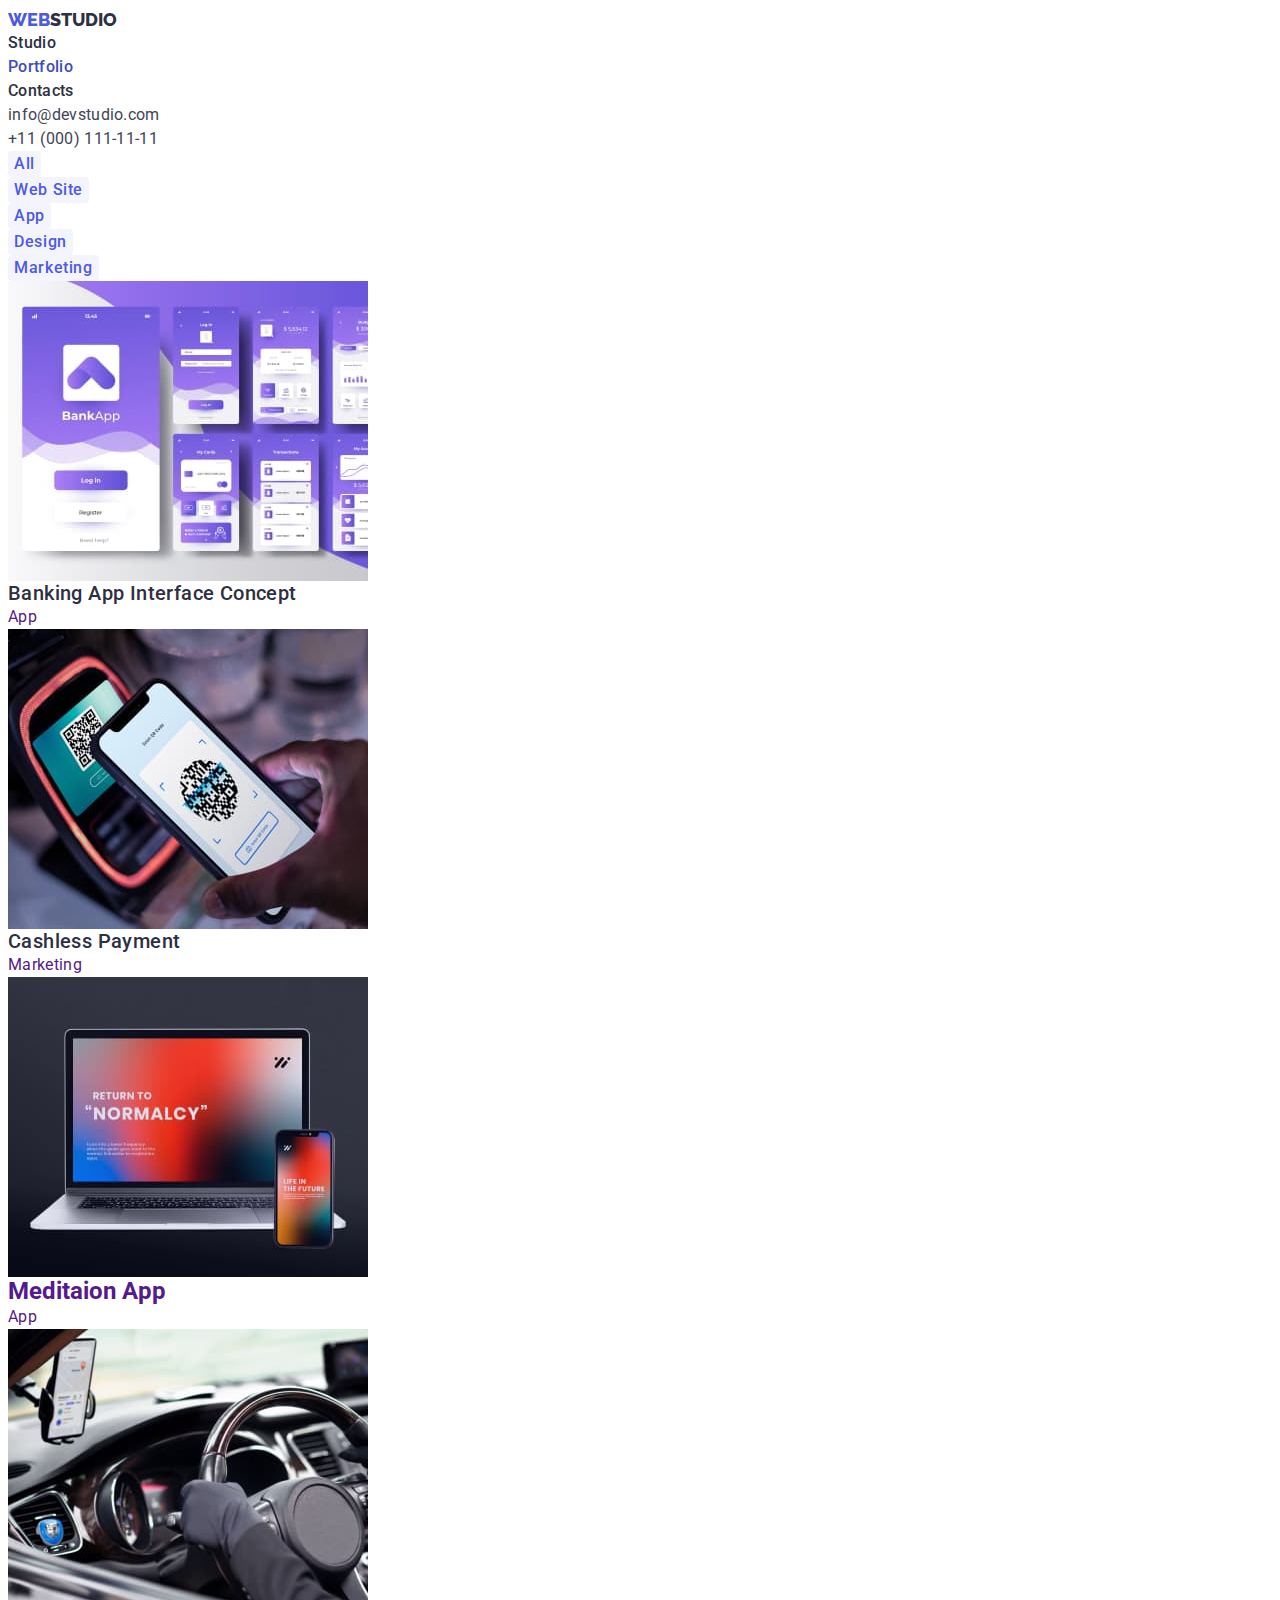
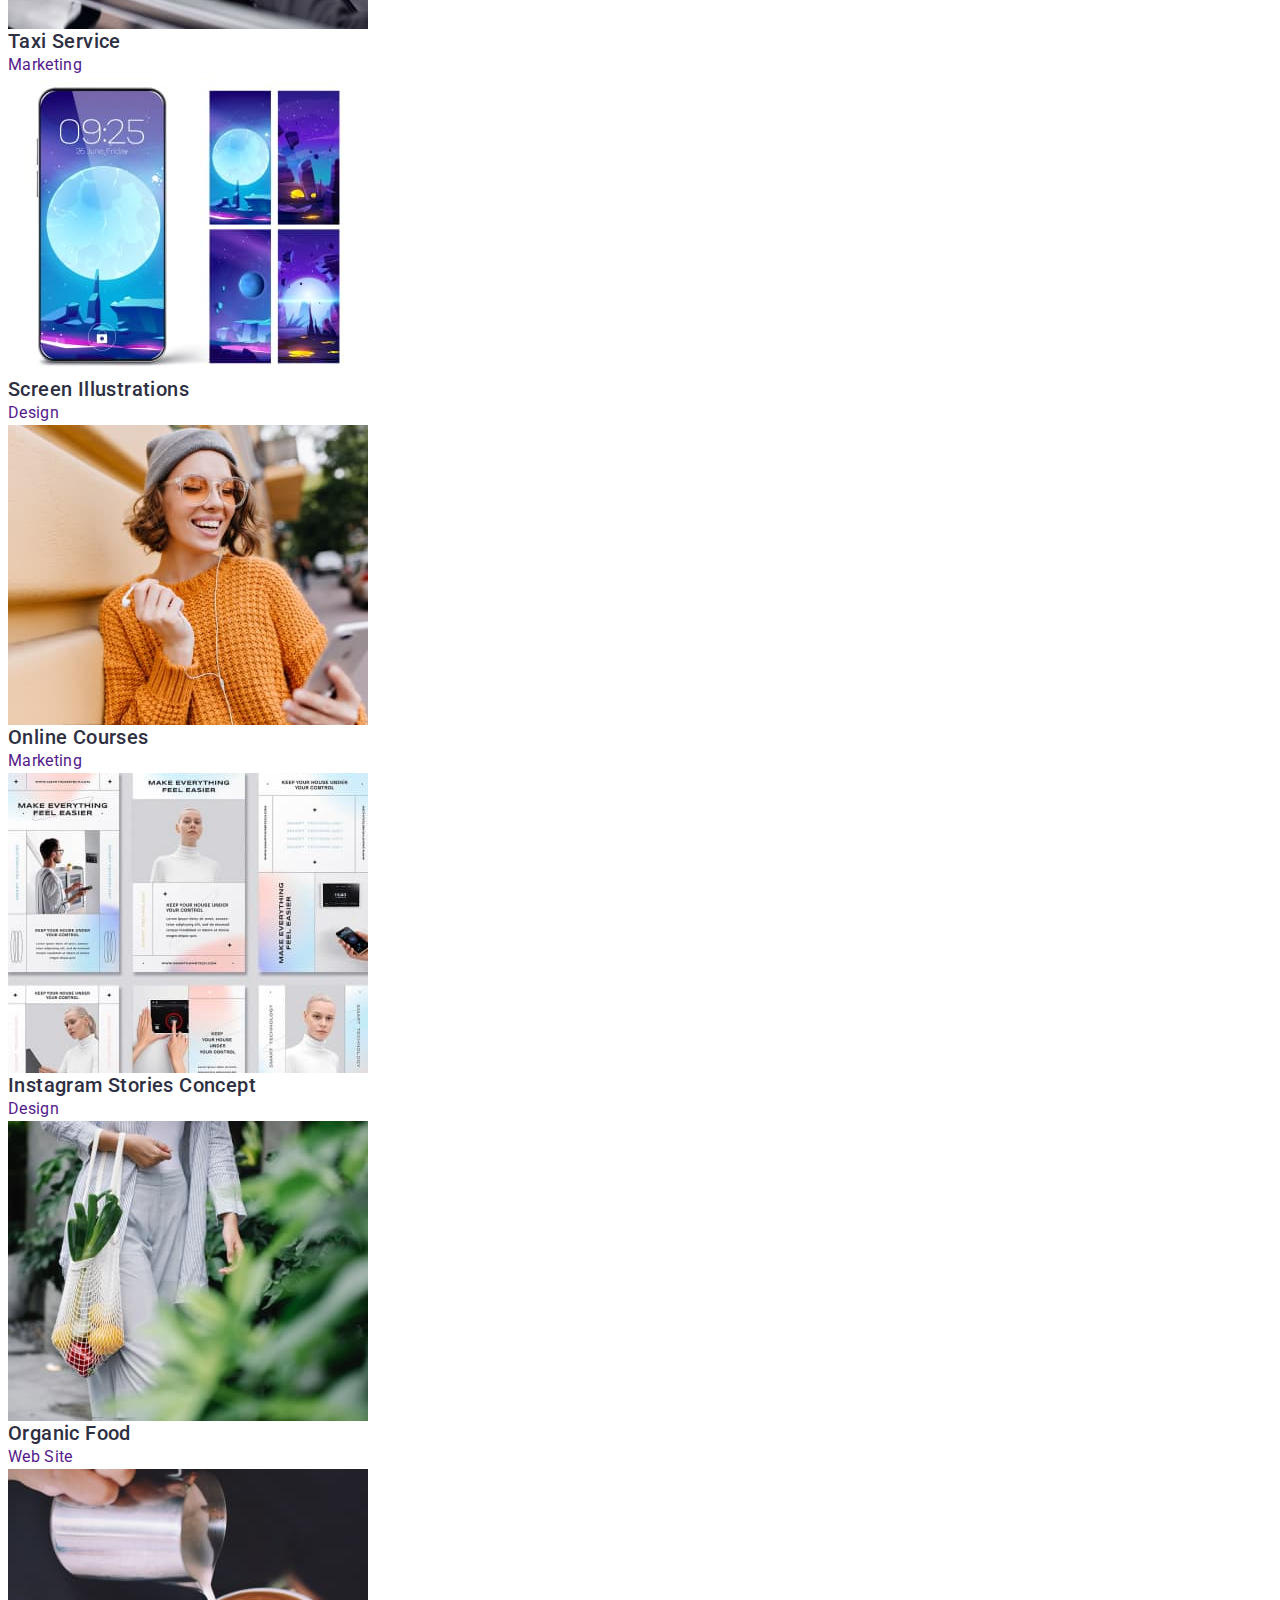
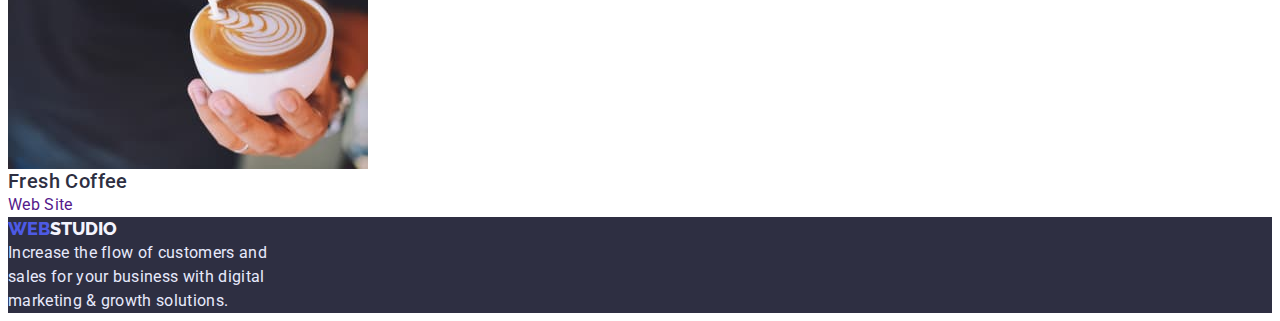
==== portfolio.html @ 6fc7d9e3 "css upd" ====
<!DOCTYPE html>
<html lang="en">

<head>
    <meta charset="UTF-8">
    <meta http-equiv="X-UA-Compatible" content="IE=edge">
    <meta name="viewport" content="width=device-width, initial-scale=1.0">
    <title>Portfolio</title>
    <link
        href="https://fonts.googleapis.com/css2?family=Raleway:wght@800&family=Roboto:wght@400;500;700;900&display=swap"
        rel="stylesheet">
    <link rel="stylesheet" href="./css/styles.css">
</head>

<body class="body">

    <!-- Header top -->
    <header class="page-header">
        <div class="header container">
            <nav class="header__menu">
                <a href="./index.html" class="logo"> <span class="web">Web</span>Studio</a>
                <ul class="header__nav">
                    <li class="header__list"><a href="./index.html" class="header__link">Studio</a></li>
                    <li class="header__list"><a href="./portfolio.html" class="header__link current">Portfolio</a></li>
                    <li class="header__list"><a href="" class="header__link">Contacts</a></li>
                </ul>
            </nav>
            <address class="address container">
                <ul class="address__list">
                    <li class="address__item">
                        <a href="mailto:info@devstudio.com" class="address__link email">info@devstudio.com</a>
                    </li>
                    <li class="address__item">
                        <a href="tel:+110001111111" class="address__link phone">+11 (000) 111-11-11</a>
                    </li>
                </ul>
            </address>
        </div>
    </header>
    <!-- /Header top -->

    <main>

        <!-- Content section -->

        <section class="portfolio section">
            <div class="container">
                <h1 class="visually-hidden">Our projects</h1>

                <ul class="navigation__list">
                    <li><button type='button' class="btn btn--portfolio">All</button></li>
                    <li><button type='button' class="btn btn--portfolio">Web Site</button></li>
                    <li><button type='button' class="btn btn--portfolio">App</button></li>
                    <li><button type='button' class="btn btn--portfolio">Design</button></li>
                    <li><button type='button' class="btn btn--portfolio">Marketing</button></li>
                </ul>

                <ul class="portfolio__list">
                    <li class="portfolio__element">
                        <a href="">
                            <img src="./images/portfolio/portfolio1.jpg" width="360"
                                alt="Banking App Interface Concept">
                            <h2 class="portfolio__item">Banking App Interface Concept</h2>
                            <p class="portfolio__text">App</p>
                        </a>
                    </li>
                    <li class="portfolio__element">
                        <a href="">
                            <img src="./images/portfolio/portfolio2.jpg" width="360" alt="Cashless Payment">
                            <h2 class="portfolio__item">Cashless Payment</h2>
                            <p class="portfolio__text">Marketing</p>
                        </a>
                    </li>
                    <li class="portfolio__element">
                        <a href="">
                            <img src="./images/portfolio/portfolio3.jpg" width="360" alt="Meditaion App">
                            <h2 class="portfolio__tem">Meditaion App</h2>
                            <p class="portfolio__text">App</p>
                        </a>
                    </li>
                    <li class="portfolio__element">
                        <a href="">
                            <img src="./images/portfolio/portfolio4.jpg" width="360" alt="Taxi Service">
                            <h2 class="portfolio__item">Taxi Service</h2>
                            <p class="portfolio__text">Marketing</p>
                        </a>
                    </li>
                    <li class="portfolio__element">
                        <a href="">
                            <img src="./images/portfolio/portfolio5.jpg" width="360" alt="Screen Illustrations">
                            <h2 class="portfolio__item">Screen Illustrations</h2>
                            <p class="portfolio__text">Design</p>
                        </a>
                    </li>
                    <li class="portfolio__element">
                        <a href="">
                            <img src="./images/portfolio/portfolio6.jpg" width="360" alt="Online Courses">
                            <h2 class="portfolio__item">Online Courses</h2>
                            <p class="portfolio__text">Marketing</p>
                        </a>
                    </li>
                    <li class="portfolio__element">
                        <a href="">
                            <img src="./images/portfolio/portfolio7.jpg" width="360" alt="Instagram Stories Concept">
                            <h2 class="portfolio__item">Instagram Stories Concept</h2>
                            <p class="portfolio__text">Design</p>
                        </a>
                    </li>
                    <li class="portfolio__element">
                        <a href="">
                            <img src="./images/portfolio/portfolio8.jpg" width="360" alt="Organic Food">
                            <h2 class="portfolio__item">Organic Food</h2>
                            <p class="portfolio__text">Web Site</p>
                        </a>
                    </li>
                    <li class="portfolio__element">
                        <a href="">
                            <img src="./images/portfolio/portfolio9.jpg" width="360" alt="Fresh Coffee">
                            <h2 class="portfolio__item">Fresh Coffee</h2>
                            <p class="portfolio__text">Web Site</p>
                        </a>
                    </li>
                </ul>
            </div>
        </section>
        <!-- /Content section -->

    </main>

    <!-- Footer -->
    <footer class="footer">
        <div class="container">
            <a href="./index.html" class="logo footer__logo"> <span class="web">Web</span>Studio</a>
            <p class="footer__text">Increase the flow of customers and <br> sales for your business with digital
                <br>
                marketing & growth solutions.
            </p>
        </div>
    </footer>
    <!-- /Footer -->

</body>

</html>
---- css/styles.css ----
:root {
	--primary-brand: #4d5ae5;
	--pressed-state: #404bbf;
	--dark: #2e2f42;
	--success: #31d0aa;
	--text: #434455;
	--subtle-text: #8e8f99;
	--accent: #e7e9fc;
	--light: #f4f4fd;
	--modal-overlay: #2e2f42;
	--hero-background: #2e2f42;
}

/* -------------------MAIN PAGE---------------------- */

body {
	background-color: #ffffff;
	color: var(--text);

	font-family: Roboto, sans-serif;
	font-style: normal;
}

/* -------------------GLOBAL---------------------- */

a {
	text-decoration: none;
	font-style: normal;
}

ul {
	margin: 0;
	padding: 0;
	list-style: none;
}

img {
	display: block;
	max-width: 100%;
	height: auto;
}

h1,
h2,
h3,
p {
	margin: 0;
}

.list {
	padding: 0;
	margin: 0;
	list-style: none;
}

.visually-hidden {
	white-space: nowrap;
	position: absolute;
	width: 1px;
	height: 1px;
	overflow: hidden;
	border: 0;
	padding: 0;
	clip: rect(0 0 0 0);
	clip-path: inset(50%);
	margin: -1px;
}

/* -------------------HEADER---------------------- */

.logo {
	color: var(--dark);

	font-family: Raleway;
	text-transform: uppercase;
	font-weight: 800;
	font-size: 18px;
	line-height: 1.3;
}

.web {
	color: var(--primary-brand);
}

/* -------------------SITE NAV---------------------- */

.header__link {
	color: var(--dark);

	font-weight: 500;
	font-size: 16px;
	line-height: 1.5;
	letter-spacing: 0.02em;
}
.current,
.header__link:hover,
.header__link:focus {
	color: var(--pressed-state);
}

.address__link {
	color: var(--text);

	font-size: 16px;
	line-height: 1.5;
	letter-spacing: 0.02em;
}
.address__link:hover,
.address__link:focus {
	color: var(--pressed-state);
}

/* -------------------HERO---------------------- */

.hero {
	background: var(--hero-background);
}

.hero__title {
	color: var(--light);
	font-size: 56px;
	line-height: 1.1;

	text-align: center;
	letter-spacing: 0.02em;
}

/* -------------------BUTTON---------------------- */

.btn {
	color: var(--light);
	background-color: var(--primary-brand);
	cursor: pointer;
	border: 0mm;
	border-radius: 4px;

	font-family: Roboto, sans-serif;
	font-weight: 500;
	font-size: 16px;
	line-height: 1.5;
	text-align: center;
	letter-spacing: 0.04em;
}
.button,
.btn--portfolio:hover,
.button,
.btn--portfolio:focus {
	color: var(--light);
	background-color: var(--pressed-state);
}

/* -------------------PORTFOLIO BUTTON--------------------- */

.btn--portfolio {
	color: var(--primary-brand);
	background-color: var(--light);
}

/* -------------------FEATURES SECTION---------------------- */

.features__title {
	color: var(--dark);

	font-weight: 500;
	font-size: 20px;
	line-height: 1.2;
	letter-spacing: 0.02em;
}

.features__description {
	font-size: 16px;
	line-height: 1.5;
	letter-spacing: 0.02em;
}

/* -------------------WORK SECTION---------------------- */

.work__title,
.team__title {
	color: var(--dark);

	font-size: 36px;
	line-height: 1.11;
	text-align: center;
	letter-spacing: 0.02em;
	text-transform: capitalize;
}

/* -------------------TEAM SECTION---------------------- */

.team {
	background: var(--light);
}

.team__element {
	background-color: var(--light);
}

.team__member {
	color: var(--dark);

	font-weight: 500;
	font-size: 20px;
	line-height: 1.2;
	text-align: center;
	letter-spacing: 0.02em;
}

.team__text {
	font-size: 16px;
	line-height: 1.5;
	text-align: center;
	letter-spacing: 0.02em;
}

/* -------------------PORTFOLIO---------------------- */

.portfolio__item {
	color: var(--dark);
	font-weight: 500;
	font-size: 20px;
	line-height: 1.2;

	letter-spacing: 0.02em;
}

.portfolio__text {
	font-size: 16px;
	line-height: 1.5;

	letter-spacing: 0.02em;
}

/* -------------------FOOTER---------------------- */

.footer {
	background: var(--dark);
}

.footer__logo {
	color: var(--light);
}

.footer__text {
	color: var(--accent);

	font-size: 16px;
	line-height: 1.5;
	letter-spacing: 0.02em;
}
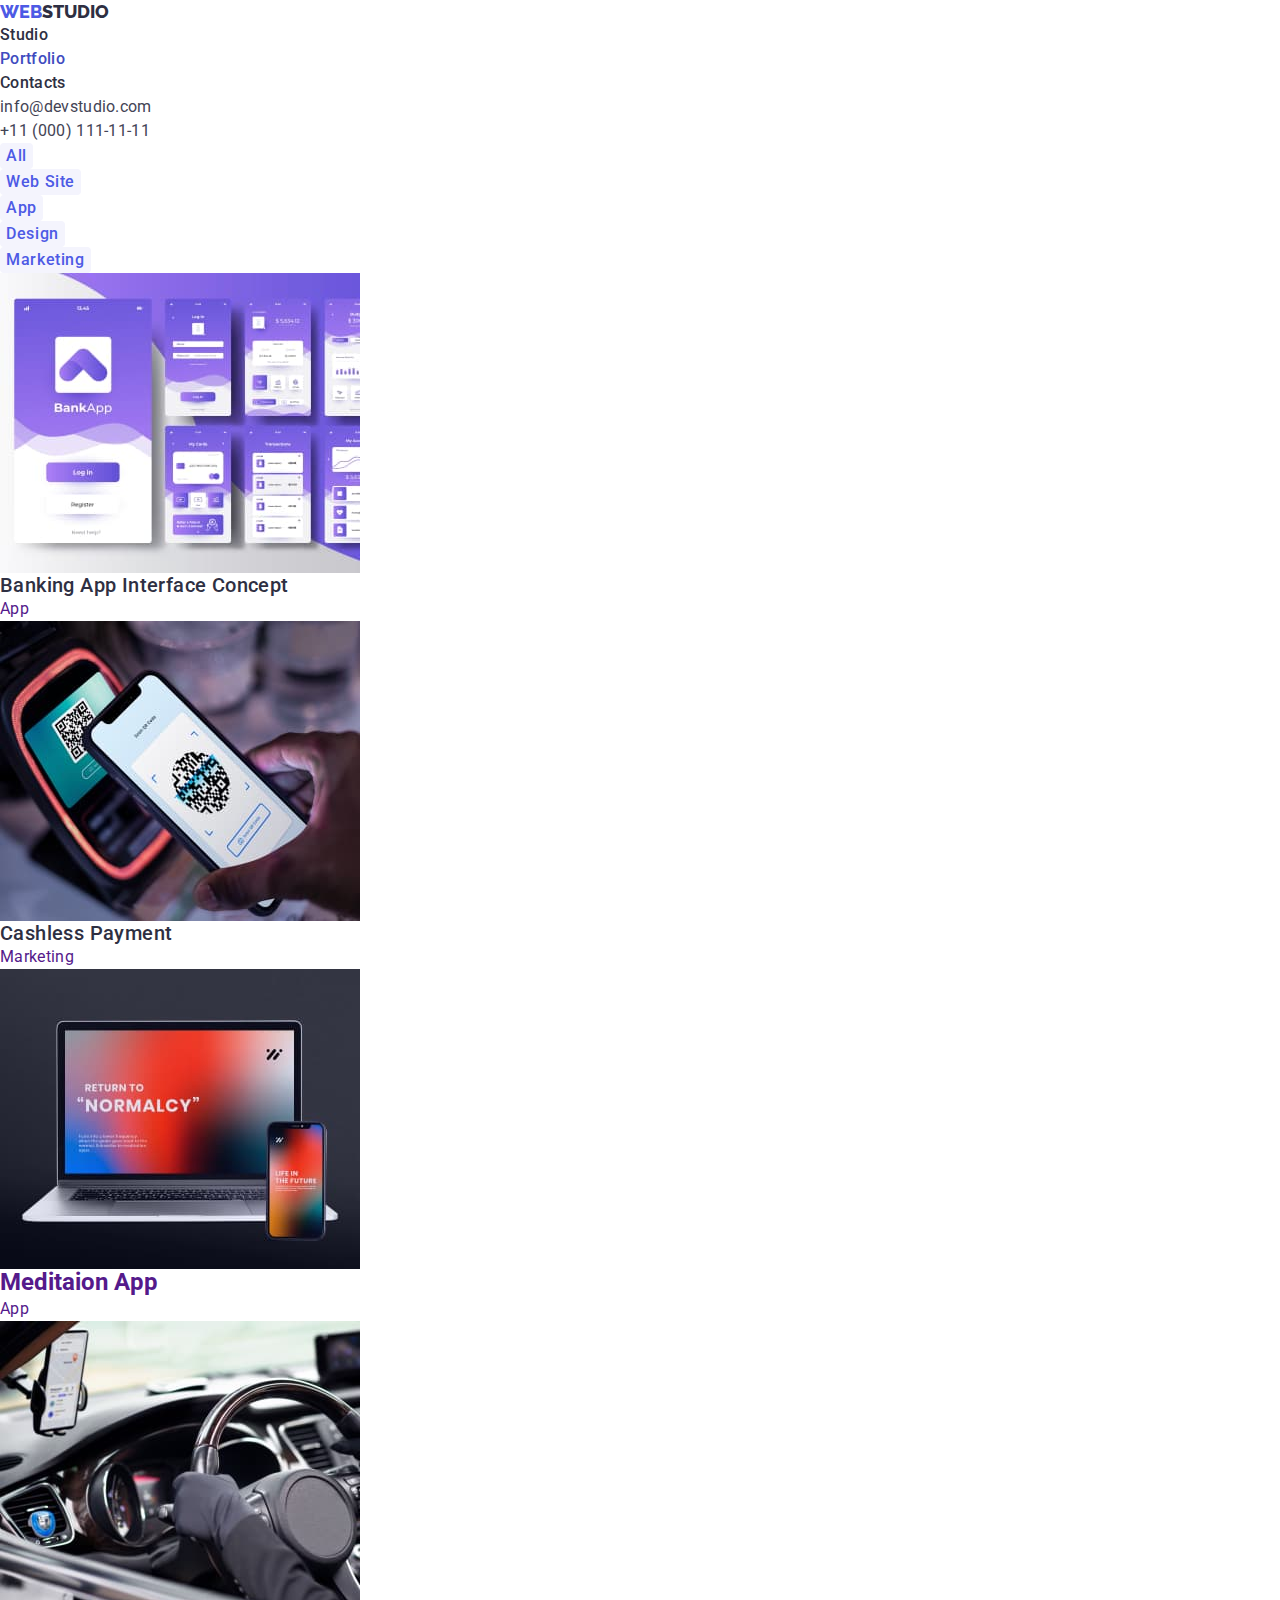
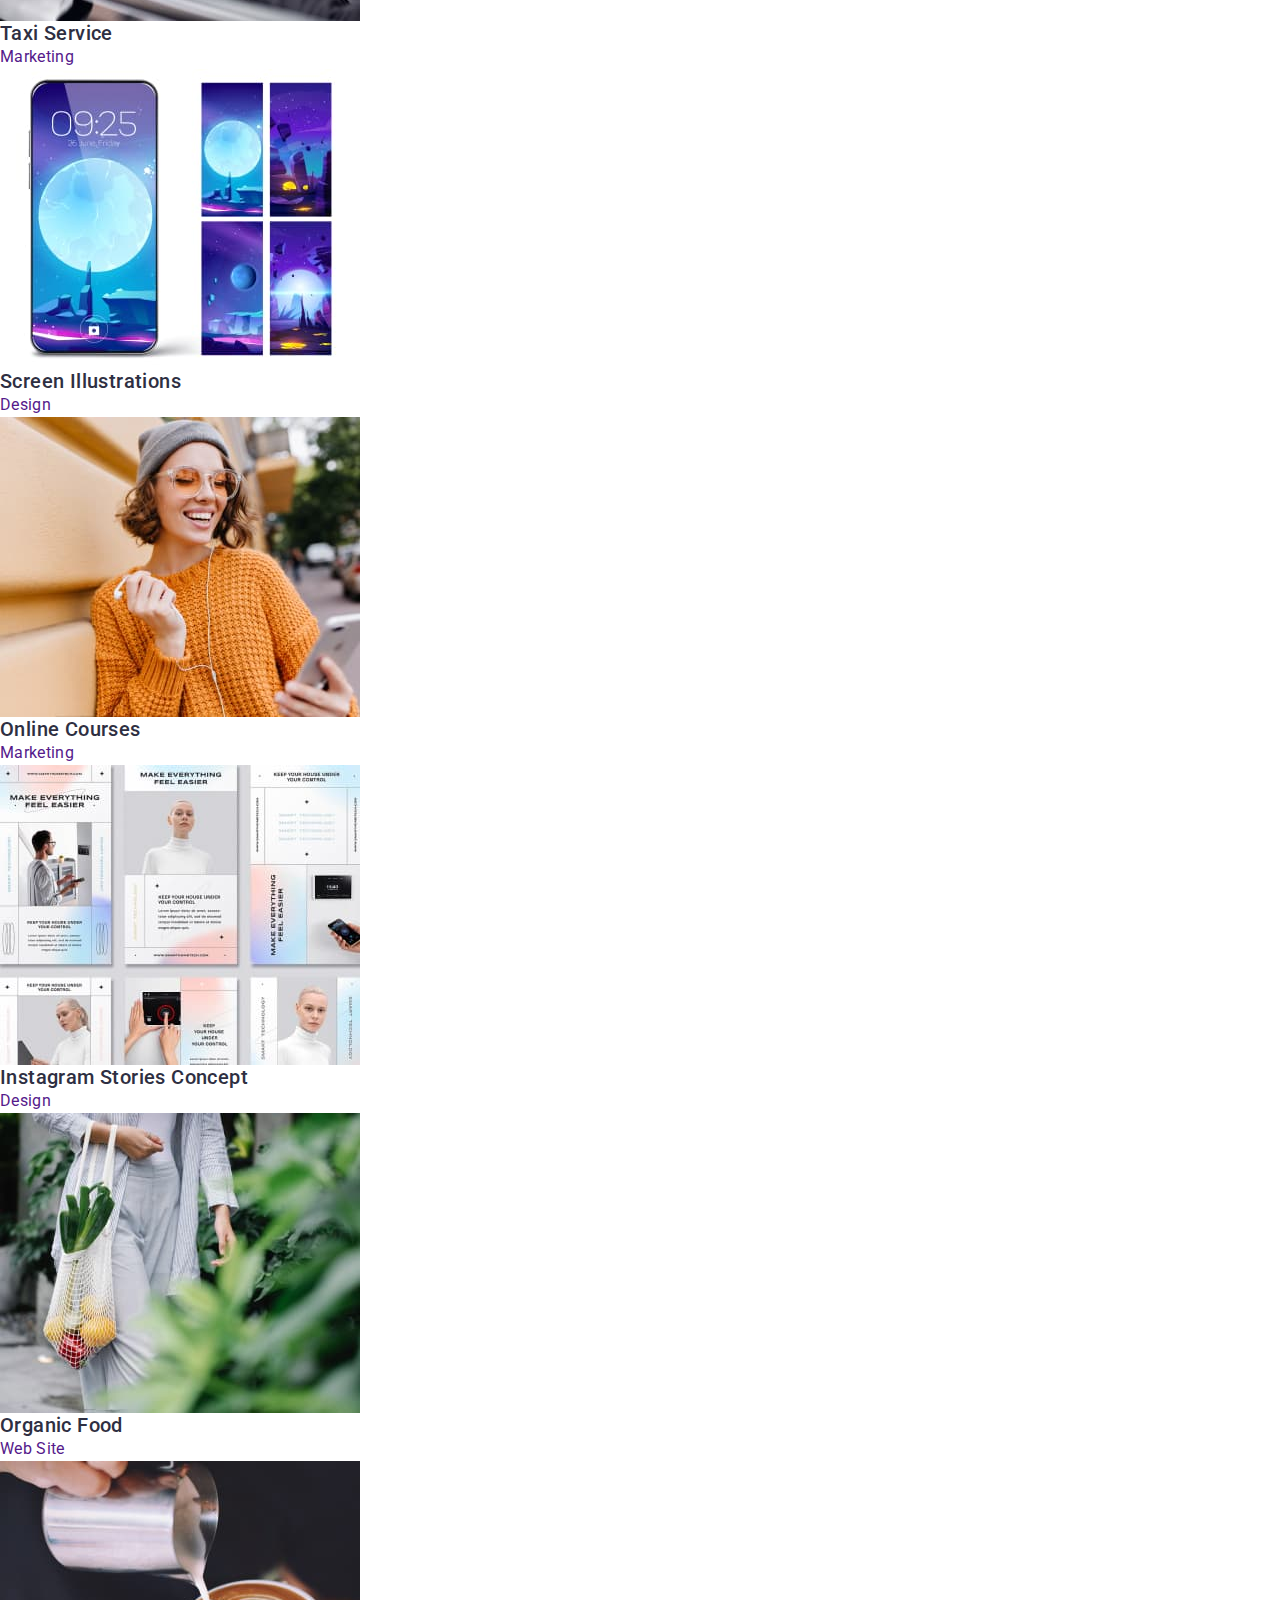
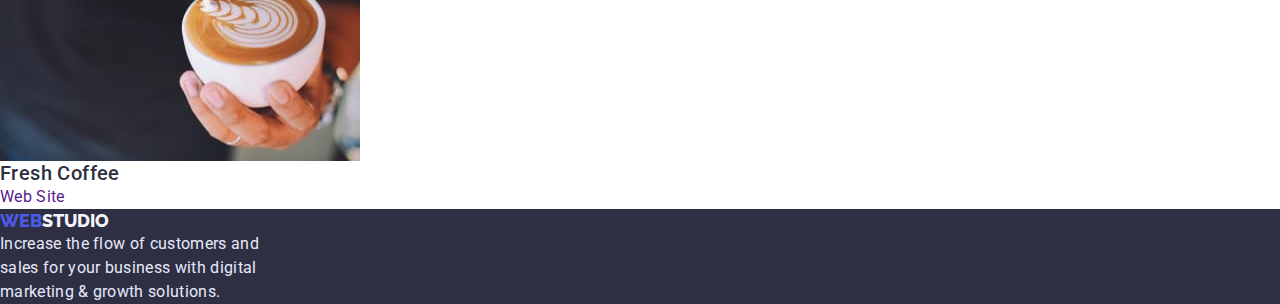
==== commit 00c12ee0: "modern-normalize added" ====
--- a/portfolio.html
+++ b/portfolio.html
@@ -6,6 +6,8 @@
     <meta http-equiv="X-UA-Compatible" content="IE=edge">
     <meta name="viewport" content="width=device-width, initial-scale=1.0">
     <title>Portfolio</title>
+    <link rel="stylesheet"
+        href="https://cdnjs.cloudflare.com/ajax/libs/modern-normalize/1.0.0/modern-normalize.min.css" />
     <link
         href="https://fonts.googleapis.com/css2?family=Raleway:wght@800&family=Roboto:wght@400;500;700;900&display=swap"
         rel="stylesheet">
@@ -22,7 +24,7 @@
                 <ul class="header__nav">
                     <li class="header__list"><a href="./index.html" class="header__link">Studio</a></li>
                     <li class="header__list"><a href="./portfolio.html" class="header__link current">Portfolio</a></li>
-                    <li class="header__list"><a href="" class="header__link">Contacts</a></li>
+                    <li class="header__list"><a href="#contacts" class="header__link">Contacts</a></li>
                 </ul>
             </nav>
             <address class="address container">
@@ -131,7 +133,8 @@
     <footer class="footer">
         <div class="container">
             <a href="./index.html" class="logo footer__logo"> <span class="web">Web</span>Studio</a>
-            <p class="footer__text">Increase the flow of customers and <br> sales for your business with digital
+            <p class="footer__text" id="contacts">Increase the flow of customers and <br> sales for your business with
+                digital
                 <br>
                 marketing & growth solutions.
             </p>
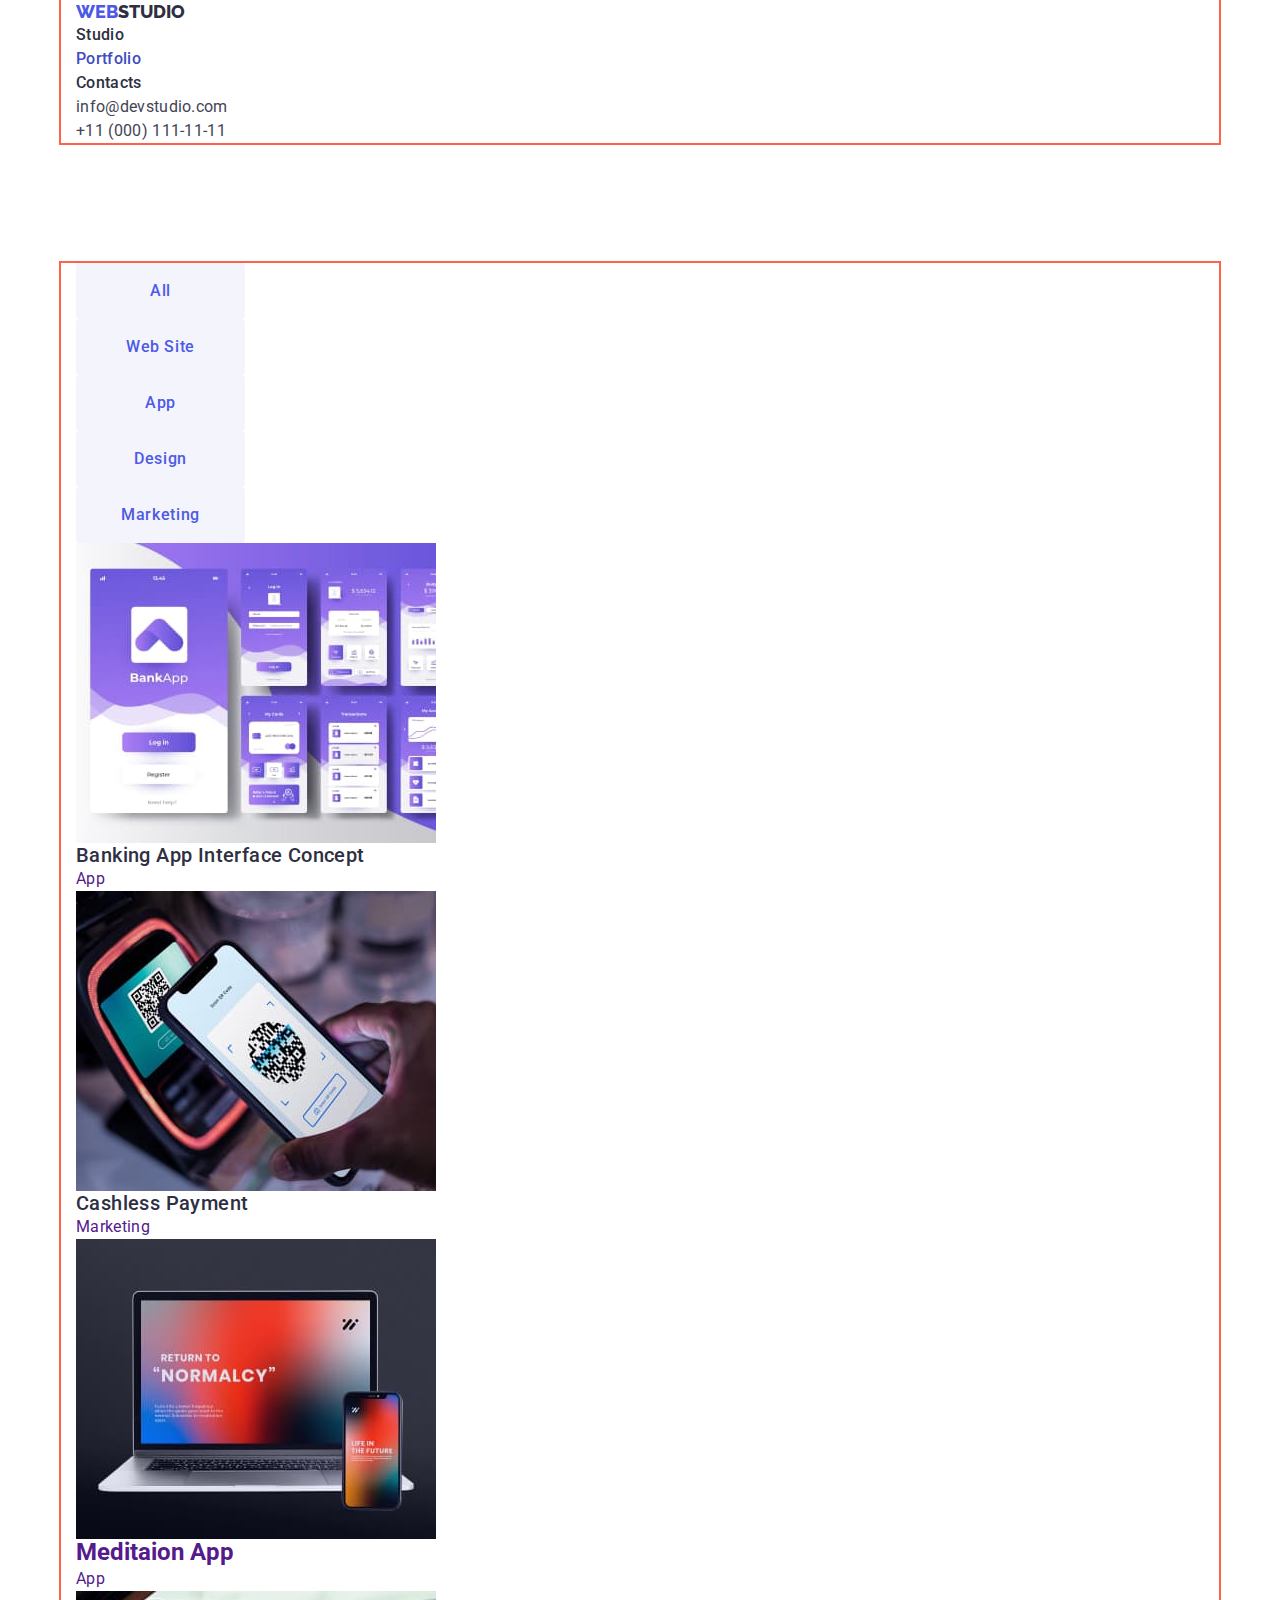
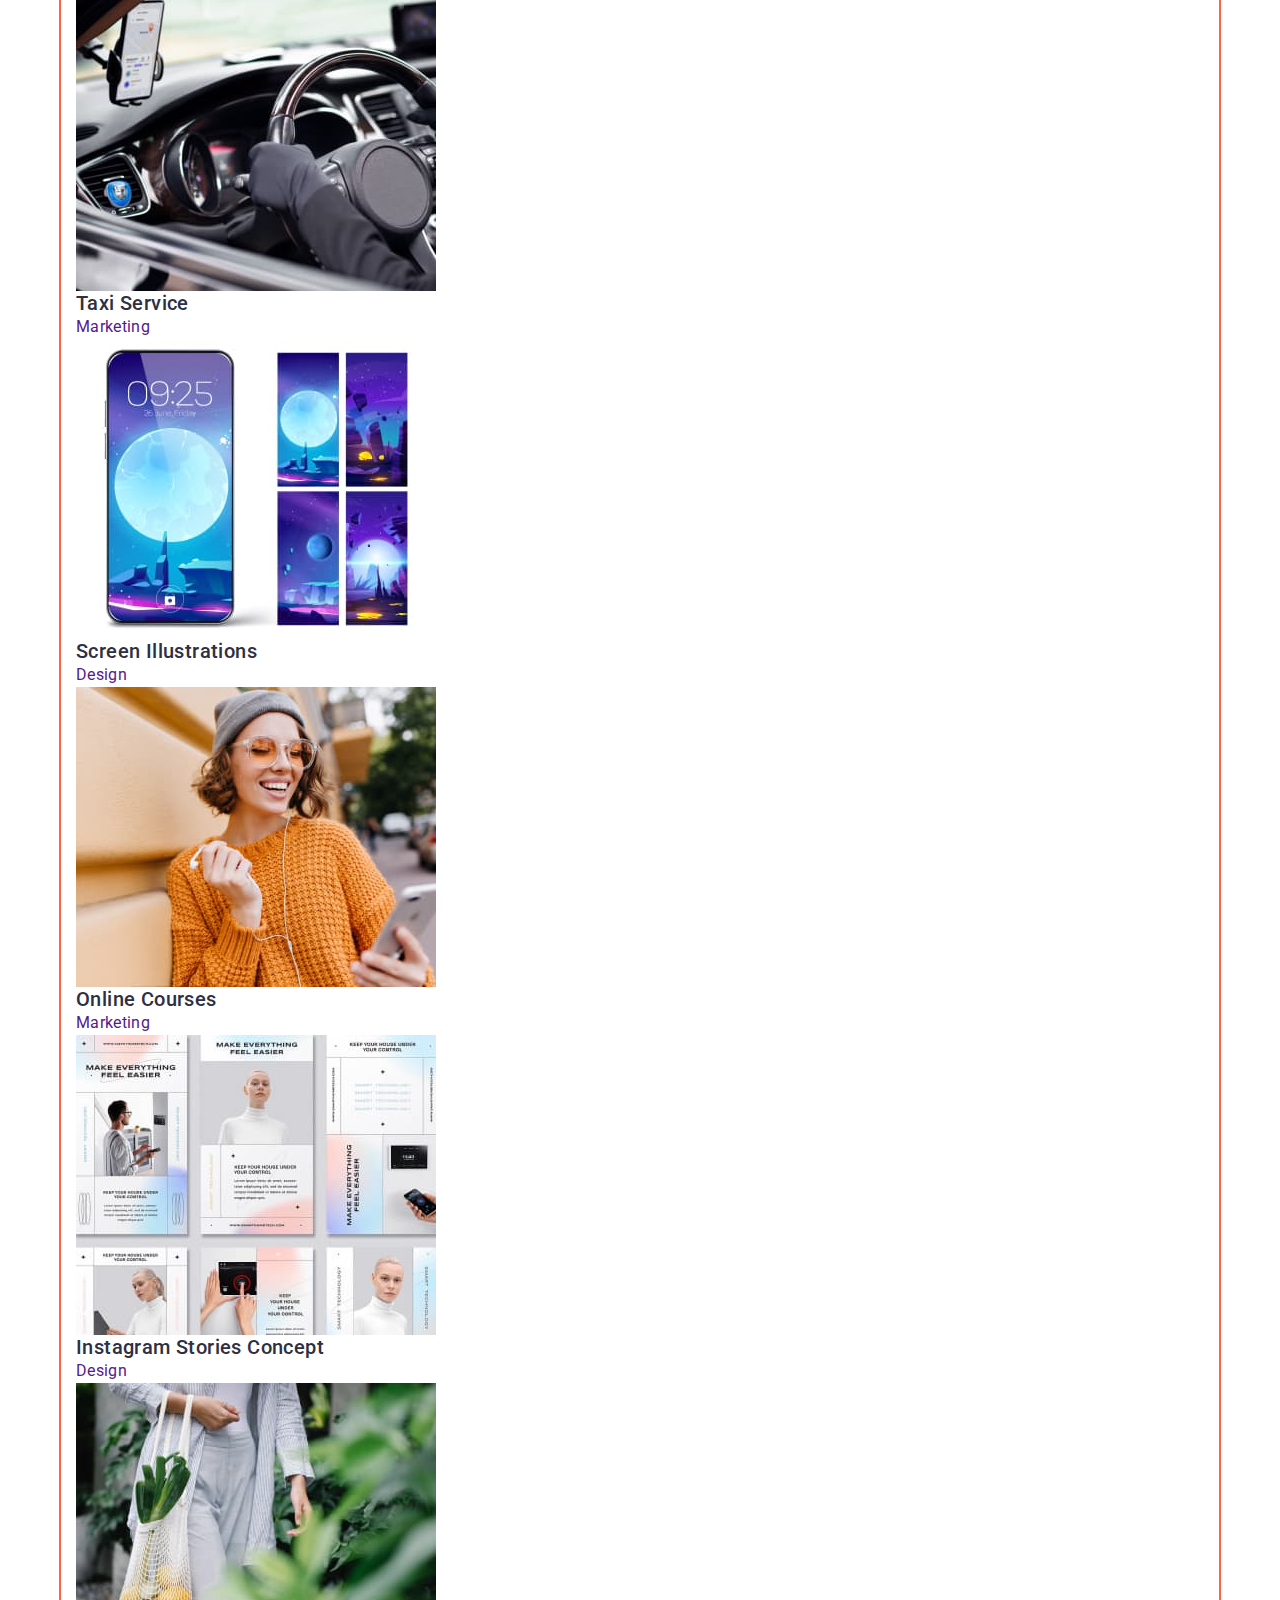
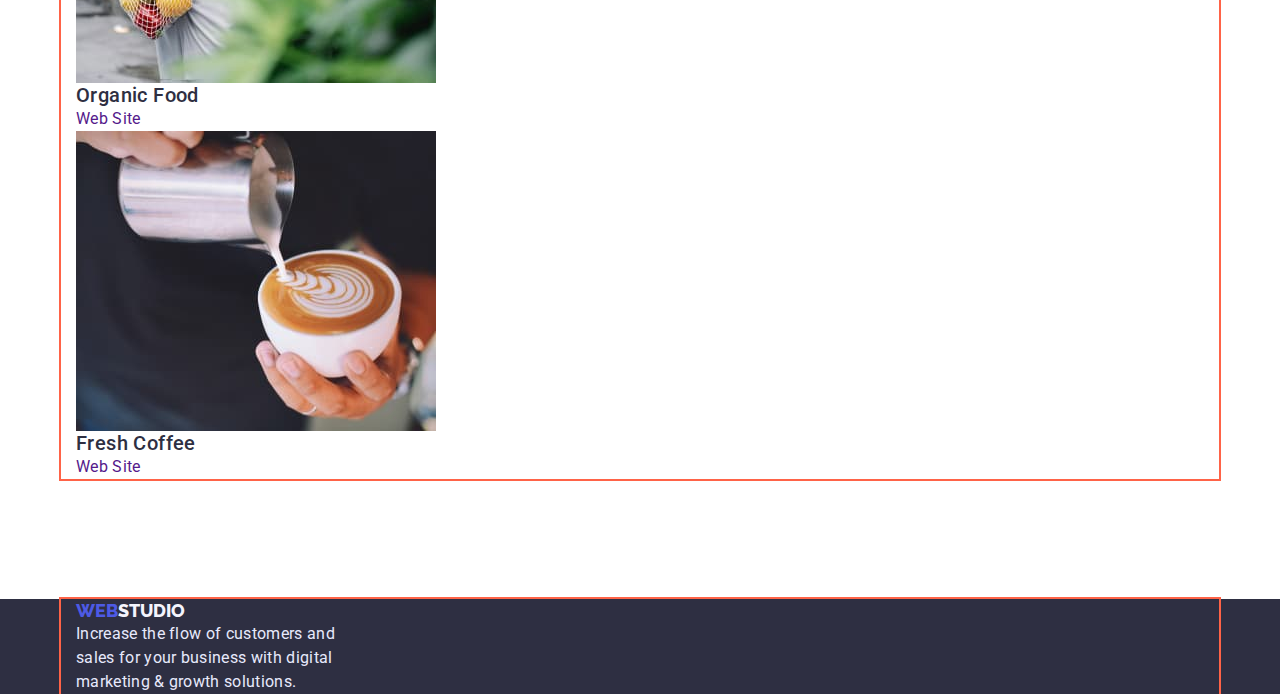
==== commit 1974f815: "box upd" ====
--- a/portfolio.html
+++ b/portfolio.html
@@ -6,11 +6,11 @@
     <meta http-equiv="X-UA-Compatible" content="IE=edge">
     <meta name="viewport" content="width=device-width, initial-scale=1.0">
     <title>Portfolio</title>
-    <link rel="stylesheet"
-        href="https://cdnjs.cloudflare.com/ajax/libs/modern-normalize/1.0.0/modern-normalize.min.css" />
     <link
         href="https://fonts.googleapis.com/css2?family=Raleway:wght@800&family=Roboto:wght@400;500;700;900&display=swap"
         rel="stylesheet">
+    <link rel="stylesheet"
+        href="https://cdnjs.cloudflare.com/ajax/libs/modern-normalize/1.1.0/modern-normalize.min.css" />
     <link rel="stylesheet" href="./css/styles.css">
 </head>
 
@@ -27,7 +27,7 @@
                     <li class="header__list"><a href="#contacts" class="header__link">Contacts</a></li>
                 </ul>
             </nav>
-            <address class="address container">
+            <address class="address">
                 <ul class="address__list">
                     <li class="address__item">
                         <a href="mailto:info@devstudio.com" class="address__link email">info@devstudio.com</a>
--- a/css/styles.css
+++ b/css/styles.css
@@ -47,7 +47,7 @@
 	margin: 0;
 }
 
-.list {
+li {
 	padding: 0;
 	margin: 0;
 	list-style: none;
@@ -66,6 +66,26 @@
 	margin: -1px;
 }
 
+/* -------------------FLEXBOX---------------------- */
+
+.container {
+	width: 1158px;
+	padding-left: 15px;
+	padding-right: 15px;
+	margin: 0 auto;
+	outline: 2px solid tomato;
+}
+
+.section {
+	padding-top: 120px;
+	padding-bottom: 120px;
+}
+
+.section--no-padding {
+	padding-top: 0px;
+	padding-bottom: 0px;
+}
+
 /* -------------------HEADER---------------------- */
 
 .logo {
@@ -113,21 +133,30 @@
 /* -------------------HERO---------------------- */
 
 .hero {
+	padding-top: 188px;
+	padding-bottom: 188px;
+	text-align: center;
+
 	background: var(--hero-background);
 }
 
 .hero__title {
+	margin-bottom: 48px;
+
 	color: var(--light);
 	font-size: 56px;
 	line-height: 1.1;
 
-	text-align: center;
 	letter-spacing: 0.02em;
 }
 
 /* -------------------BUTTON---------------------- */
 
 .btn {
+	height: 56px;
+	min-width: 169px;
+	padding: 10px 32px;
+
 	color: var(--light);
 	background-color: var(--primary-brand);
 	cursor: pointer;
@@ -175,6 +204,10 @@
 
 /* -------------------WORK SECTION---------------------- */
 
+.work {
+	padding-top: 0;
+}
+
 .work__title,
 .team__title {
 	color: var(--dark);
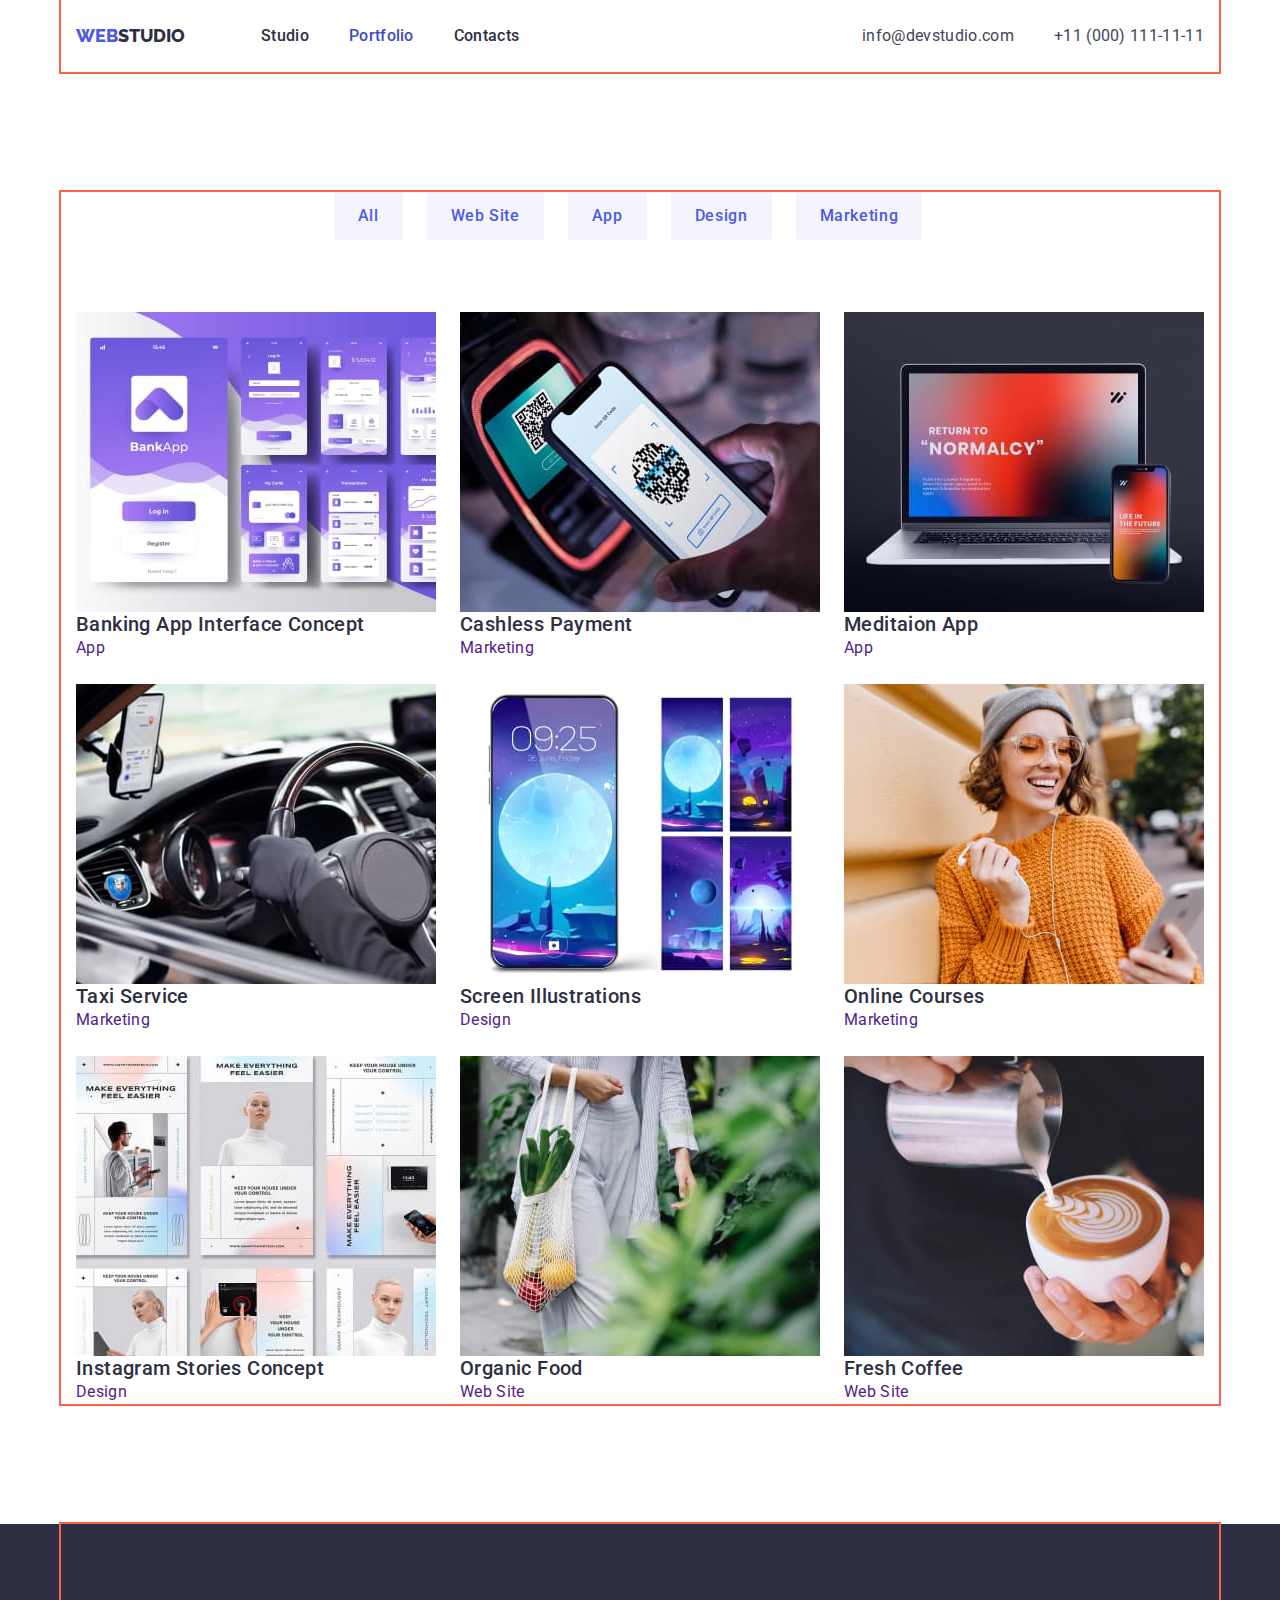
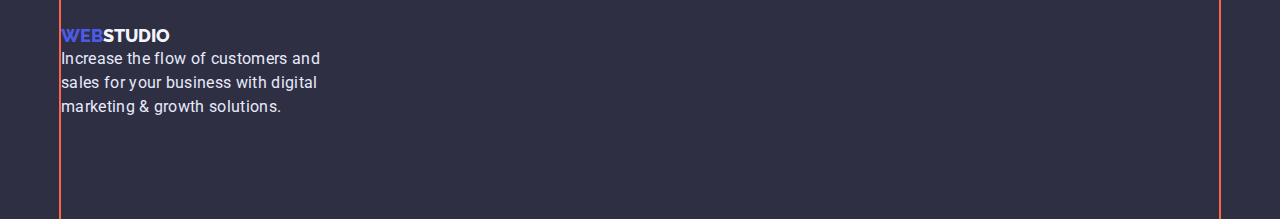
==== commit dfaabf82: "final upd" ====
--- a/portfolio.html
+++ b/portfolio.html
@@ -62,64 +62,82 @@
                         <a href="">
                             <img src="./images/portfolio/portfolio1.jpg" width="360"
                                 alt="Banking App Interface Concept">
-                            <h2 class="portfolio__item">Banking App Interface Concept</h2>
-                            <p class="portfolio__text">App</p>
+                            <div class="portfolio__card">
+                                <h2 class="portfolio__item">Banking App Interface Concept</h2>
+                                <p class="portfolio__text">App</p>
+                            </div>
                         </a>
                     </li>
                     <li class="portfolio__element">
                         <a href="">
                             <img src="./images/portfolio/portfolio2.jpg" width="360" alt="Cashless Payment">
-                            <h2 class="portfolio__item">Cashless Payment</h2>
-                            <p class="portfolio__text">Marketing</p>
+                            <div class="portfolio__card">
+                                <h2 class="portfolio__item">Cashless Payment</h2>
+                                <p class="portfolio__text">Marketing</p>
+                            </div>
                         </a>
                     </li>
                     <li class="portfolio__element">
                         <a href="">
                             <img src="./images/portfolio/portfolio3.jpg" width="360" alt="Meditaion App">
-                            <h2 class="portfolio__tem">Meditaion App</h2>
-                            <p class="portfolio__text">App</p>
+                            <div class="portfolio__card">
+                                <h2 class="portfolio__item">Meditaion App</h2>
+                                <p class="portfolio__text">App</p>
+                            </div>
                         </a>
                     </li>
                     <li class="portfolio__element">
                         <a href="">
                             <img src="./images/portfolio/portfolio4.jpg" width="360" alt="Taxi Service">
-                            <h2 class="portfolio__item">Taxi Service</h2>
-                            <p class="portfolio__text">Marketing</p>
+                            <div class="portfolio__card">
+                                <h2 class="portfolio__item">Taxi Service</h2>
+                                <p class="portfolio__text">Marketing</p>
+                            </div>
                         </a>
                     </li>
                     <li class="portfolio__element">
                         <a href="">
                             <img src="./images/portfolio/portfolio5.jpg" width="360" alt="Screen Illustrations">
-                            <h2 class="portfolio__item">Screen Illustrations</h2>
-                            <p class="portfolio__text">Design</p>
+                            <div class="portfolio__card">
+                                <h2 class="portfolio__item">Screen Illustrations</h2>
+                                <p class="portfolio__text">Design</p>
+                            </div>
                         </a>
                     </li>
                     <li class="portfolio__element">
                         <a href="">
                             <img src="./images/portfolio/portfolio6.jpg" width="360" alt="Online Courses">
-                            <h2 class="portfolio__item">Online Courses</h2>
-                            <p class="portfolio__text">Marketing</p>
+                            <div class="portfolio__card">
+                                <h2 class="portfolio__item">Online Courses</h2>
+                                <p class="portfolio__text">Marketing</p>
+                            </div>
                         </a>
                     </li>
                     <li class="portfolio__element">
                         <a href="">
                             <img src="./images/portfolio/portfolio7.jpg" width="360" alt="Instagram Stories Concept">
-                            <h2 class="portfolio__item">Instagram Stories Concept</h2>
-                            <p class="portfolio__text">Design</p>
+                            <div class="portfolio__card">
+                                <h2 class="portfolio__item">Instagram Stories Concept</h2>
+                                <p class="portfolio__text">Design</p>
+                            </div>
                         </a>
                     </li>
                     <li class="portfolio__element">
                         <a href="">
                             <img src="./images/portfolio/portfolio8.jpg" width="360" alt="Organic Food">
-                            <h2 class="portfolio__item">Organic Food</h2>
-                            <p class="portfolio__text">Web Site</p>
+                            <div class="portfolio__card">
+                                <h2 class="portfolio__item">Organic Food</h2>
+                                <p class="portfolio__text">Web Site</p>
+                            </div>
                         </a>
                     </li>
                     <li class="portfolio__element">
                         <a href="">
                             <img src="./images/portfolio/portfolio9.jpg" width="360" alt="Fresh Coffee">
-                            <h2 class="portfolio__item">Fresh Coffee</h2>
-                            <p class="portfolio__text">Web Site</p>
+                            <div class="portfolio__card">
+                                <h2 class="portfolio__item">Fresh Coffee</h2>
+                                <p class="portfolio__text">Web Site</p>
+                            </div>
                         </a>
                     </li>
                 </ul>
@@ -131,12 +149,10 @@
 
     <!-- Footer -->
     <footer class="footer">
-        <div class="container">
+        <div class="container footer__container">
             <a href="./index.html" class="logo footer__logo"> <span class="web">Web</span>Studio</a>
-            <p class="footer__text" id="contacts">Increase the flow of customers and <br> sales for your business with
-                digital
-                <br>
-                marketing & growth solutions.
+            <p class="footer__text" id="contacts">Increase the flow of customers and sales for your business with
+                digital marketing & growth solutions.
             </p>
         </div>
     </footer>
--- a/css/styles.css
+++ b/css/styles.css
@@ -9,6 +9,7 @@
 	--light: #f4f4fd;
 	--modal-overlay: #2e2f42;
 	--hero-background: #2e2f42;
+	--white: #ffffff;
 }
 
 /* -------------------MAIN PAGE---------------------- */
@@ -28,7 +29,8 @@
 	font-style: normal;
 }
 
-ul {
+ul,
+ol {
 	margin: 0;
 	padding: 0;
 	list-style: none;
@@ -72,7 +74,8 @@
 	width: 1158px;
 	padding-left: 15px;
 	padding-right: 15px;
-	margin: 0 auto;
+	margin-left: auto;
+	margin-right: auto;
 	outline: 2px solid tomato;
 }
 
@@ -89,6 +92,8 @@
 /* -------------------HEADER---------------------- */
 
 .logo {
+	padding: 24px 0 24px;
+
 	color: var(--dark);
 
 	font-family: Raleway;
@@ -104,6 +109,20 @@
 
 /* -------------------SITE NAV---------------------- */
 
+.header,
+.header__nav,
+.header__menu,
+.address__list {
+	display: flex;
+	align-items: center;
+}
+
+.header__nav {
+	display: flex;
+	padding: 24px 0 24px;
+	margin-left: 76px;
+}
+
 .header__link {
 	color: var(--dark);
 
@@ -112,12 +131,18 @@
 	line-height: 1.5;
 	letter-spacing: 0.02em;
 }
+
 .current,
 .header__link:hover,
 .header__link:focus {
 	color: var(--pressed-state);
 }
 
+.address {
+	margin-left: auto;
+	padding: 24px 0 24px;
+}
+
 .address__link {
 	color: var(--text);
 
@@ -125,6 +150,18 @@
 	line-height: 1.5;
 	letter-spacing: 0.02em;
 }
+
+.header__list,
+.address__item {
+	/* display: flex; */
+	margin-right: 40px;
+}
+
+.header__list:last-child,
+.address__item:last-child {
+	margin-right: 0px;
+}
+
 .address__link:hover,
 .address__link:focus {
 	color: var(--pressed-state);
@@ -138,6 +175,10 @@
 	text-align: center;
 
 	background: var(--hero-background);
+}
+
+.container--hero {
+	width: 530px;
 }
 
 .hero__title {
@@ -170,6 +211,14 @@
 	text-align: center;
 	letter-spacing: 0.04em;
 }
+
+.btn--portfolio {
+	height: auto;
+	min-width: auto;
+	margin-right: 24px;
+	padding: 12px 24px 12px 24px;
+}
+
 .button,
 .btn--portfolio:hover,
 .button,
@@ -180,6 +229,11 @@
 
 /* -------------------PORTFOLIO BUTTON--------------------- */
 
+.navigation__list {
+	display: flex;
+	align-items: center;
+}
+
 .btn--portfolio {
 	color: var(--primary-brand);
 	background-color: var(--light);
@@ -187,7 +241,22 @@
 
 /* -------------------FEATURES SECTION---------------------- */
 
+.features__list {
+	display: flex;
+	justify-content: space-between;
+}
+
+.features__element {
+	width: 264px;
+}
+
+.features__element:not(:last-child) {
+	margin-right: 24px;
+}
+
 .features__title {
+	margin-bottom: 8px;
+
 	color: var(--dark);
 
 	font-weight: 500;
@@ -208,8 +277,20 @@
 	padding-top: 0;
 }
 
+.work__list,
+.team__list {
+	display: flex;
+	justify-content: space-between;
+}
+
+.work__element:not(:last-child) {
+	margin-right: 24px;
+}
+
 .work__title,
 .team__title {
+	margin-bottom: 72px;
+
 	color: var(--dark);
 
 	font-size: 36px;
@@ -225,8 +306,24 @@
 	background: var(--light);
 }
 
+.team__list .team__element:last-child {
+	margin-right: 0px;
+}
+
 .team__element {
 	background-color: var(--light);
+	margin-right: 30px;
+	box-sizing: border-box;
+	border-radius: 5px;
+	overflow: hidden;
+	border-radius: 4px;
+}
+
+.team__card {
+	padding: 32px 16px;
+	background-color: var(--white);
+	text-align: center;
+	border-radius: 0px 0px 4px 4px;
 }
 
 .team__member {
@@ -248,6 +345,25 @@
 
 /* -------------------PORTFOLIO---------------------- */
 
+.navigation__list {
+	display: flex;
+	justify-content: center;
+	margin-bottom: 72px;
+}
+
+.portfolio__list {
+	display: flex;
+	flex-wrap: wrap;
+	gap: 24px;
+	padding: 0;
+	margin: 0;
+	margin-top: calc(-1 * var(--card-set-gap));
+	margin-left: calc(-1 * var(--card-set-gap));
+}
+
+.portfolio__card {
+}
+
 .portfolio__item {
 	color: var(--dark);
 	font-weight: 500;
@@ -270,11 +386,16 @@
 	background: var(--dark);
 }
 
+.footer__container {
+	padding: 100px 0 100px;
+}
+
 .footer__logo {
 	color: var(--light);
 }
 
 .footer__text {
+	width: 264px;
 	color: var(--accent);
 
 	font-size: 16px;
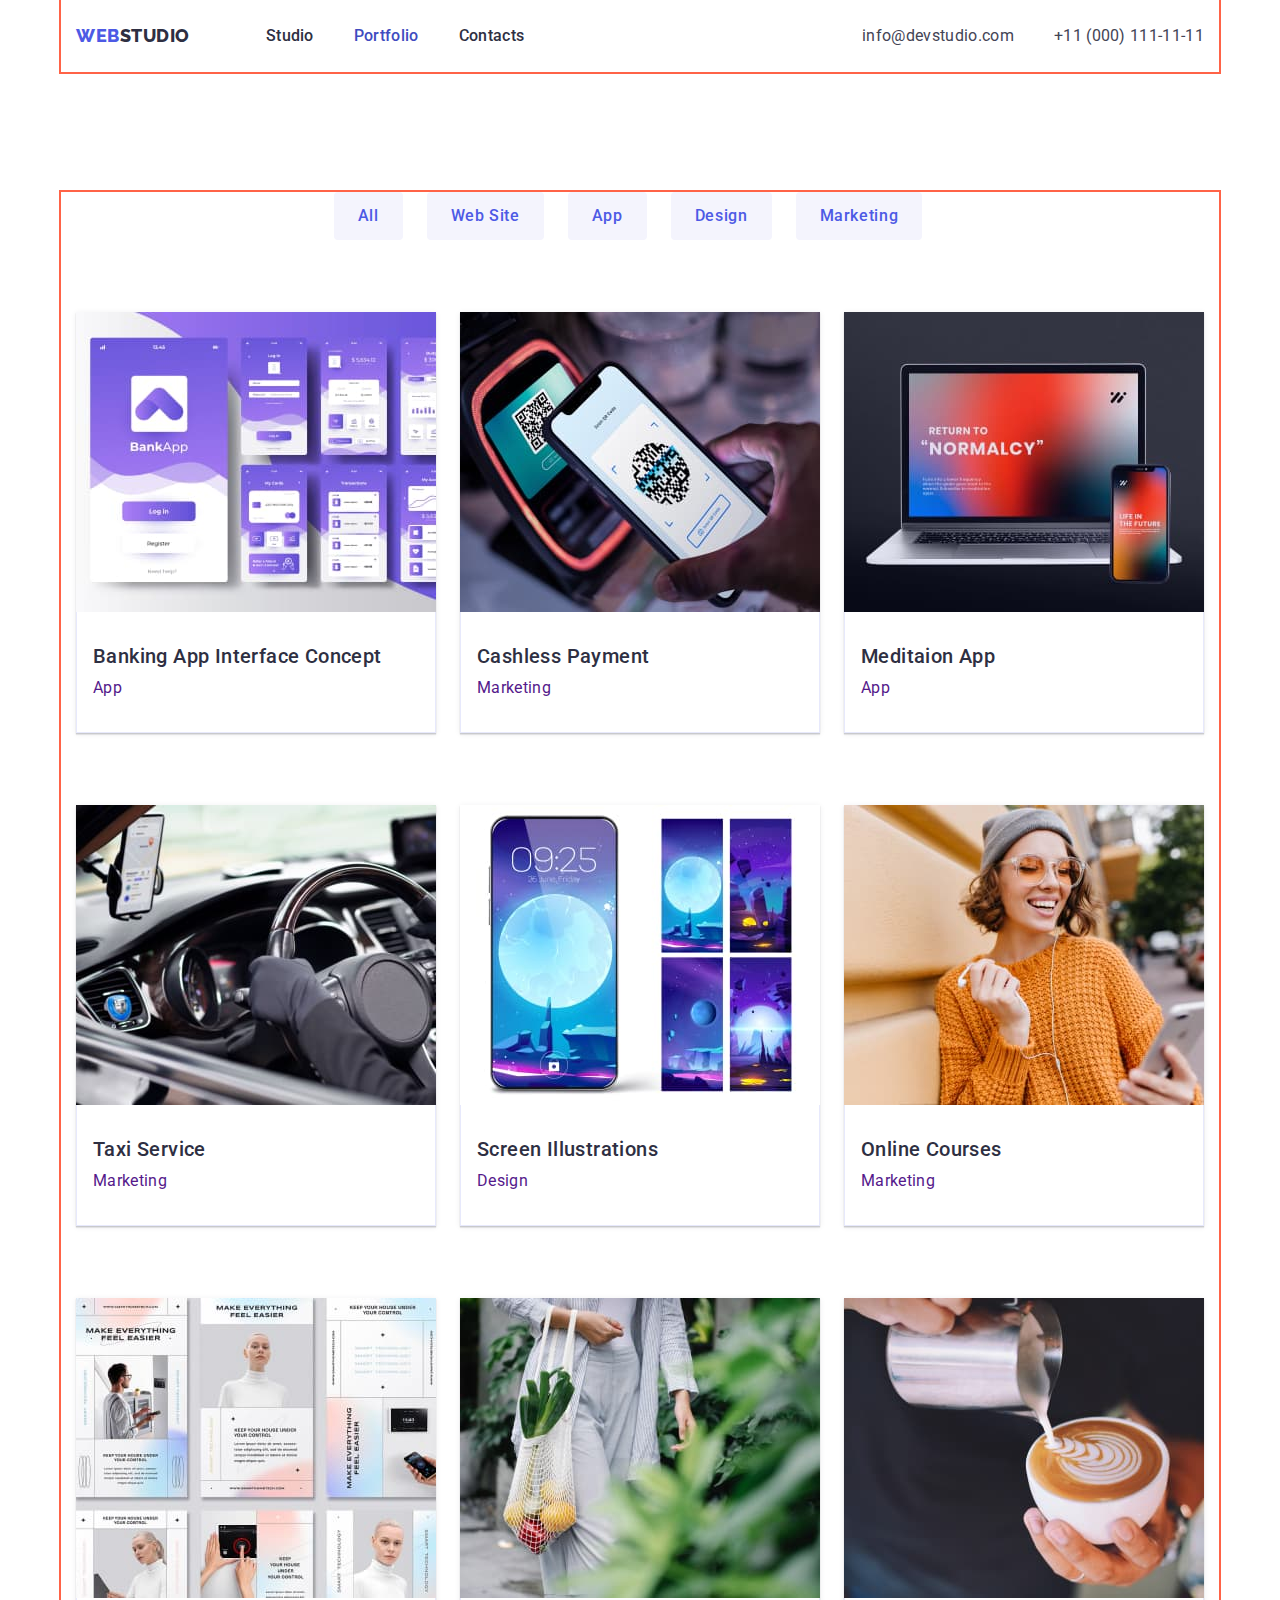
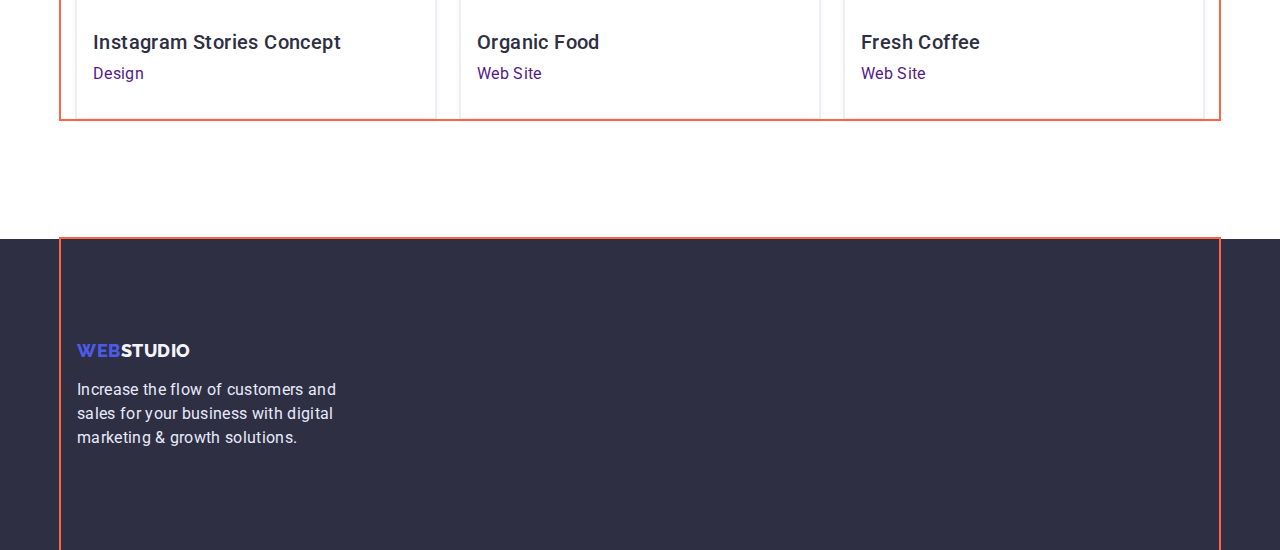
==== commit c1344786: "final" ====
--- a/portfolio.html
+++ b/portfolio.html
@@ -10,7 +10,7 @@
         href="https://fonts.googleapis.com/css2?family=Raleway:wght@800&family=Roboto:wght@400;500;700;900&display=swap"
         rel="stylesheet">
     <link rel="stylesheet"
-        href="https://cdnjs.cloudflare.com/ajax/libs/modern-normalize/1.1.0/modern-normalize.min.css" />
+        href="https://cdnjs.cloudflare.com/ajax/libs/modern-normalize/1.1.0/modern-normalize.min.css">
     <link rel="stylesheet" href="./css/styles.css">
 </head>
 
--- a/css/styles.css
+++ b/css/styles.css
@@ -10,6 +10,10 @@
 	--modal-overlay: #2e2f42;
 	--hero-background: #2e2f42;
 	--white: #ffffff;
+	--card-set-gap: 24px;
+	--cornflower: rgba(231, 233, 252, 1);
+	--card-shadow: 0px 1px 6px rgba(46, 47, 66, 0.08), 0px 1px 1px rgba(46, 47, 66, 0.16),
+		0px 2px 1px rgba(46, 47, 66, 0.08);
 }
 
 /* -------------------MAIN PAGE---------------------- */
@@ -101,6 +105,7 @@
 	font-weight: 800;
 	font-size: 18px;
 	line-height: 1.3;
+	letter-spacing: 0.03em;
 }
 
 .web {
@@ -314,6 +319,7 @@
 	background-color: var(--light);
 	margin-right: 30px;
 	box-sizing: border-box;
+	box-shadow: var(--card-shadow);
 	border-radius: 5px;
 	overflow: hidden;
 	border-radius: 4px;
@@ -323,10 +329,13 @@
 	padding: 32px 16px;
 	background-color: var(--white);
 	text-align: center;
-	border-radius: 0px 0px 4px 4px;
+	border-left: 1px solid var(--cornflower);
+	border-right: 1px solid var(--cornflower);
+	border-bottom: 1px solid var(--cornflower);
 }
 
 .team__member {
+	margin-bottom: 8px;
 	color: var(--dark);
 
 	font-weight: 500;
@@ -357,14 +366,29 @@
 	gap: 24px;
 	padding: 0;
 	margin: 0;
-	margin-top: calc(-1 * var(--card-set-gap));
-	margin-left: calc(-1 * var(--card-set-gap));
+	margin-top: calc(0 * var(--card-set-gap));
+	margin-left: calc(0 * var(--card-set-gap));
+}
+
+.portfolio__element {
+	margin-bottom: 48px;
+	box-shadow: var(--card-shadow);
+}
+
+.portfolio__element:nth-child(n + 7) {
+	margin-bottom: 0px;
 }
 
 .portfolio__card {
+	padding: 32px 16px;
+	background-color: var(--white);
+	border-left: 1px solid var(--cornflower);
+	border-right: 1px solid var(--cornflower);
+	border-bottom: 1px solid var(--cornflower);
 }
 
 .portfolio__item {
+	margin-bottom: 8px;
 	color: var(--dark);
 	font-weight: 500;
 	font-size: 20px;
@@ -387,18 +411,21 @@
 }
 
 .footer__container {
-	padding: 100px 0 100px;
+	padding: 100px 16px 100px;
 }
 
 .footer__logo {
+	display: block;
+	width: 264px;
+	margin-bottom: 16px;
+	padding: 0;
 	color: var(--light);
 }
 
 .footer__text {
 	width: 264px;
 	color: var(--accent);
-
-	font-size: 16px;
-	line-height: 1.5;
-	letter-spacing: 0.02em;
-}
+	font-size: 16px;
+	line-height: 1.5;
+	letter-spacing: 0.02em;
+}
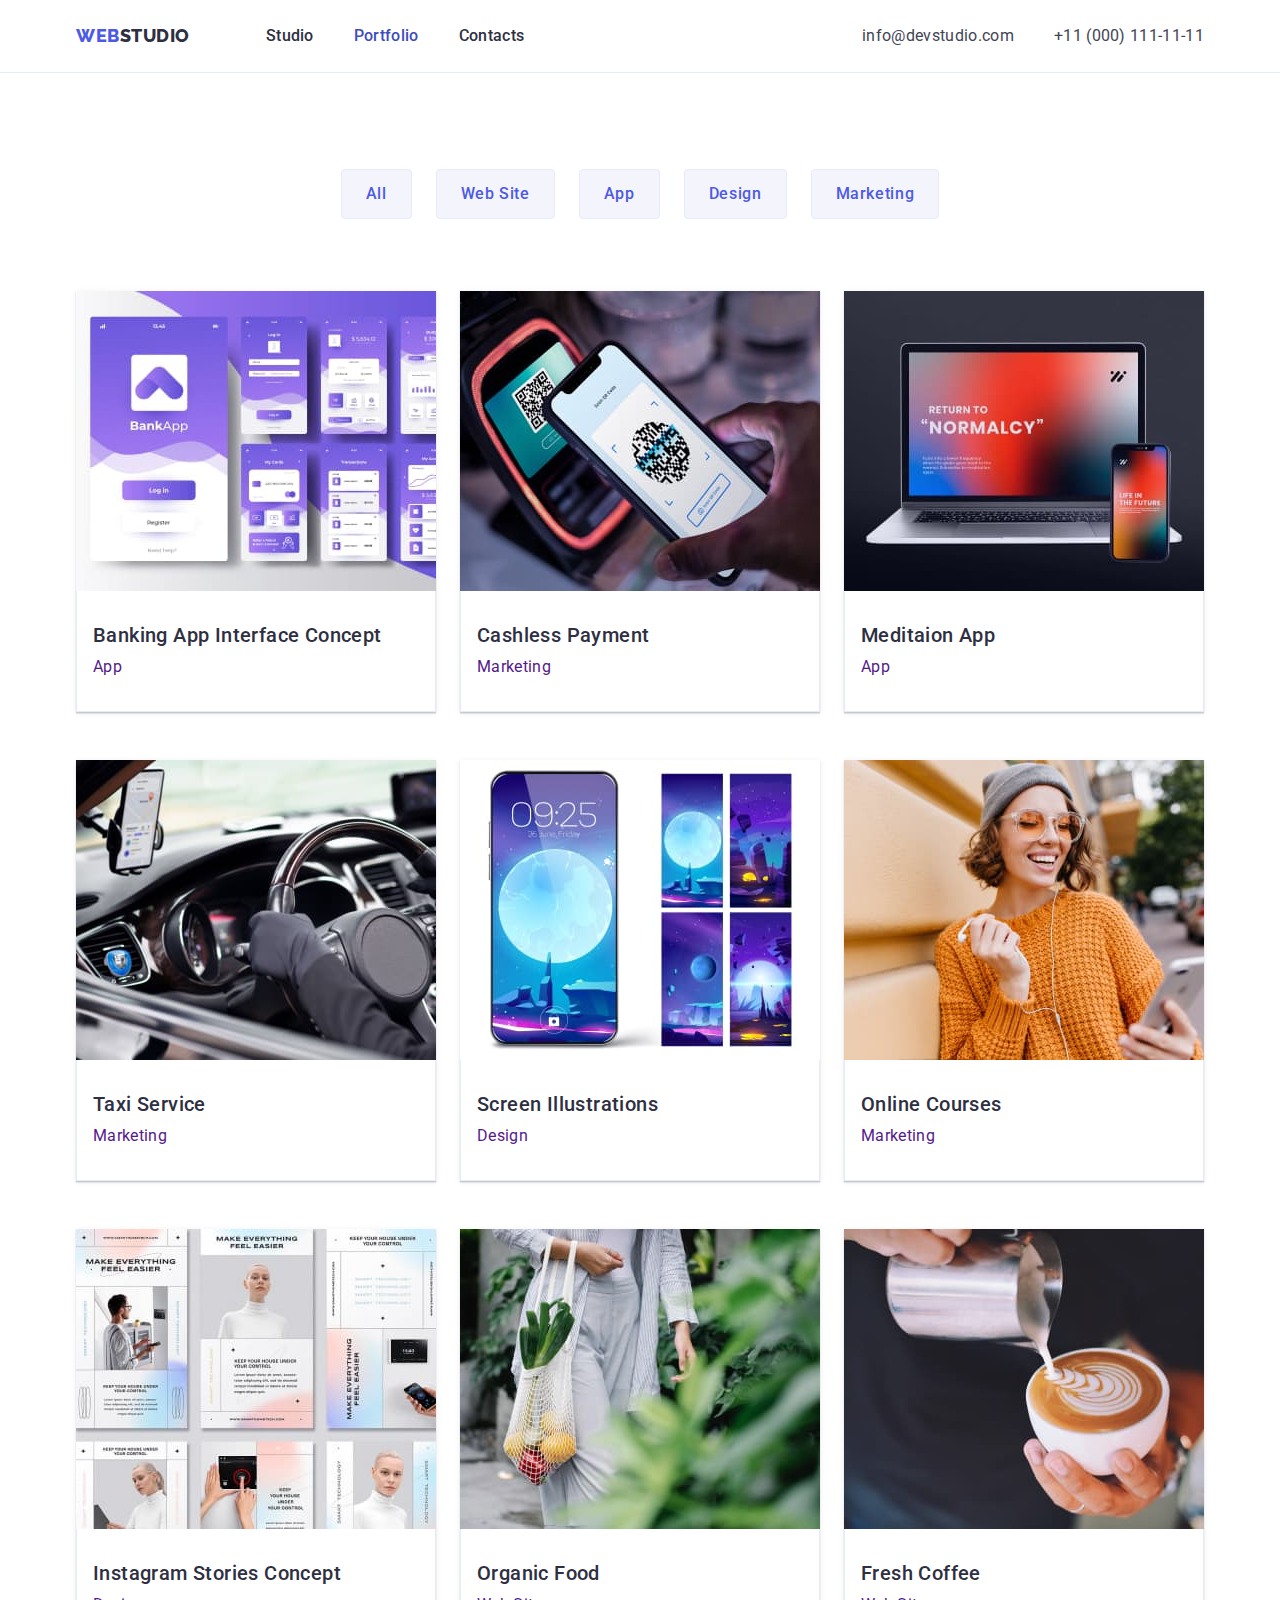
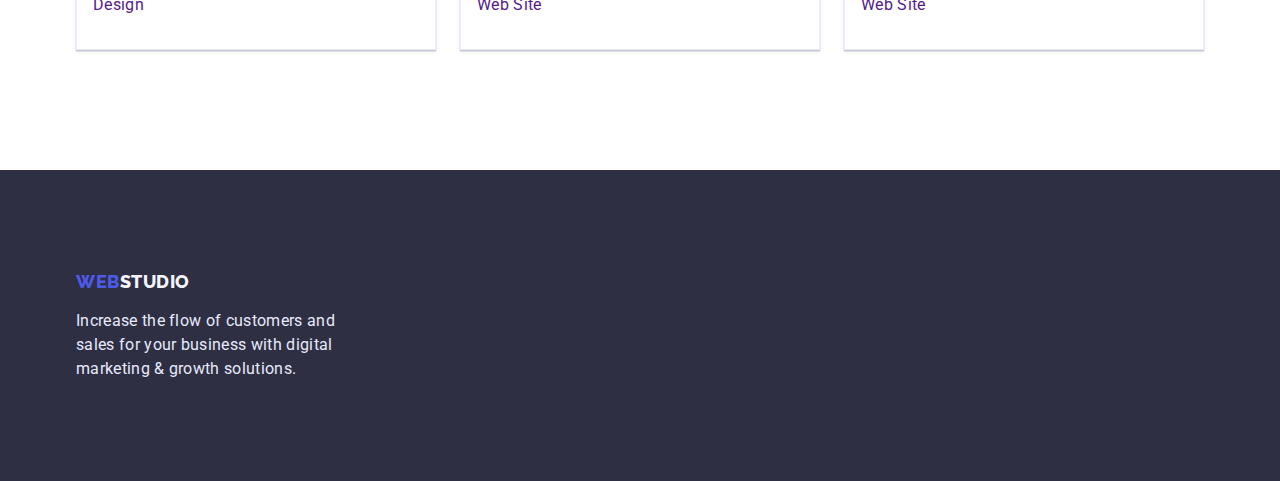
==== commit b5a08a60: "final" ====
--- a/portfolio.html
+++ b/portfolio.html
@@ -45,16 +45,16 @@
 
         <!-- Content section -->
 
-        <section class="portfolio section">
-            <div class="container">
+        <section class="portfolio__section">
+            <div class="container portfolio__container">
                 <h1 class="visually-hidden">Our projects</h1>
 
                 <ul class="navigation__list">
-                    <li><button type='button' class="btn btn--portfolio">All</button></li>
-                    <li><button type='button' class="btn btn--portfolio">Web Site</button></li>
-                    <li><button type='button' class="btn btn--portfolio">App</button></li>
-                    <li><button type='button' class="btn btn--portfolio">Design</button></li>
-                    <li><button type='button' class="btn btn--portfolio">Marketing</button></li>
+                    <li class="navigation__li"><button type='button' class="btn btn--portfolio">All</button></li>
+                    <li class="navigation__li"><button type='button' class="btn btn--portfolio">Web Site</button></li>
+                    <li class="navigation__li"><button type='button' class="btn btn--portfolio">App</button></li>
+                    <li class="navigation__li"><button type='button' class="btn btn--portfolio">Design</button></li>
+                    <li class="navigation__li"><button type='button' class="btn btn--portfolio">Marketing</button></li>
                 </ul>
 
                 <ul class="portfolio__list">
--- a/css/styles.css
+++ b/css/styles.css
@@ -80,7 +80,7 @@
 	padding-right: 15px;
 	margin-left: auto;
 	margin-right: auto;
-	outline: 2px solid tomato;
+	/* outline: 2px solid tomato; */
 }
 
 .section {
@@ -94,6 +94,10 @@
 }
 
 /* -------------------HEADER---------------------- */
+
+.page-header {
+	border-bottom: 1px solid var(--cornflower);
+}
 
 .logo {
 	padding: 24px 0 24px;
@@ -123,12 +127,12 @@
 }
 
 .header__nav {
-	display: flex;
+	margin-left: 76px;
+}
+
+.header__link {
+	display: block;
 	padding: 24px 0 24px;
-	margin-left: 76px;
-}
-
-.header__link {
 	color: var(--dark);
 
 	font-weight: 500;
@@ -145,10 +149,11 @@
 
 .address {
 	margin-left: auto;
+}
+
+.address__link {
+	display: block;
 	padding: 24px 0 24px;
-}
-
-.address__link {
 	color: var(--text);
 
 	font-size: 16px;
@@ -158,7 +163,6 @@
 
 .header__list,
 .address__item {
-	/* display: flex; */
 	margin-right: 40px;
 }
 
@@ -199,9 +203,8 @@
 /* -------------------BUTTON---------------------- */
 
 .btn {
-	height: 56px;
 	min-width: 169px;
-	padding: 10px 32px;
+	padding: 16px 32px;
 
 	color: var(--light);
 	background-color: var(--primary-brand);
@@ -218,9 +221,7 @@
 }
 
 .btn--portfolio {
-	height: auto;
 	min-width: auto;
-	margin-right: 24px;
 	padding: 12px 24px 12px 24px;
 }
 
@@ -234,21 +235,29 @@
 
 /* -------------------PORTFOLIO BUTTON--------------------- */
 
+.portfolio__section {
+	padding-top: 96px;
+	padding-bottom: 120px;
+}
+
 .navigation__list {
-	display: flex;
 	align-items: center;
+}
+
+.navigation__li:not(:last-child) {
+	margin-right: 24px;
 }
 
 .btn--portfolio {
 	color: var(--primary-brand);
 	background-color: var(--light);
+	border: 1px solid var(--cornflower);
 }
 
 /* -------------------FEATURES SECTION---------------------- */
 
 .features__list {
 	display: flex;
-	justify-content: space-between;
 }
 
 .features__element {
@@ -285,7 +294,6 @@
 .work__list,
 .team__list {
 	display: flex;
-	justify-content: space-between;
 }
 
 .work__element:not(:last-child) {
@@ -316,13 +324,14 @@
 }
 
 .team__element {
-	background-color: var(--light);
-	margin-right: 30px;
+	margin-right: 24px;
 	box-sizing: border-box;
 	box-shadow: var(--card-shadow);
 	border-radius: 5px;
 	overflow: hidden;
 	border-radius: 4px;
+
+	background-color: var(--light);
 }
 
 .team__card {
@@ -363,15 +372,13 @@
 .portfolio__list {
 	display: flex;
 	flex-wrap: wrap;
-	gap: 24px;
+	gap: 48px 24px;
 	padding: 0;
 	margin: 0;
-	margin-top: calc(0 * var(--card-set-gap));
-	margin-left: calc(0 * var(--card-set-gap));
 }
 
 .portfolio__element {
-	margin-bottom: 48px;
+	width: 360px;
 	box-shadow: var(--card-shadow);
 }
 
@@ -407,16 +414,12 @@
 /* -------------------FOOTER---------------------- */
 
 .footer {
+	padding: 100px 16px 100px;
 	background: var(--dark);
 }
 
-.footer__container {
-	padding: 100px 16px 100px;
-}
-
 .footer__logo {
-	display: block;
-	width: 264px;
+	display: inline-block;
 	margin-bottom: 16px;
 	padding: 0;
 	color: var(--light);
